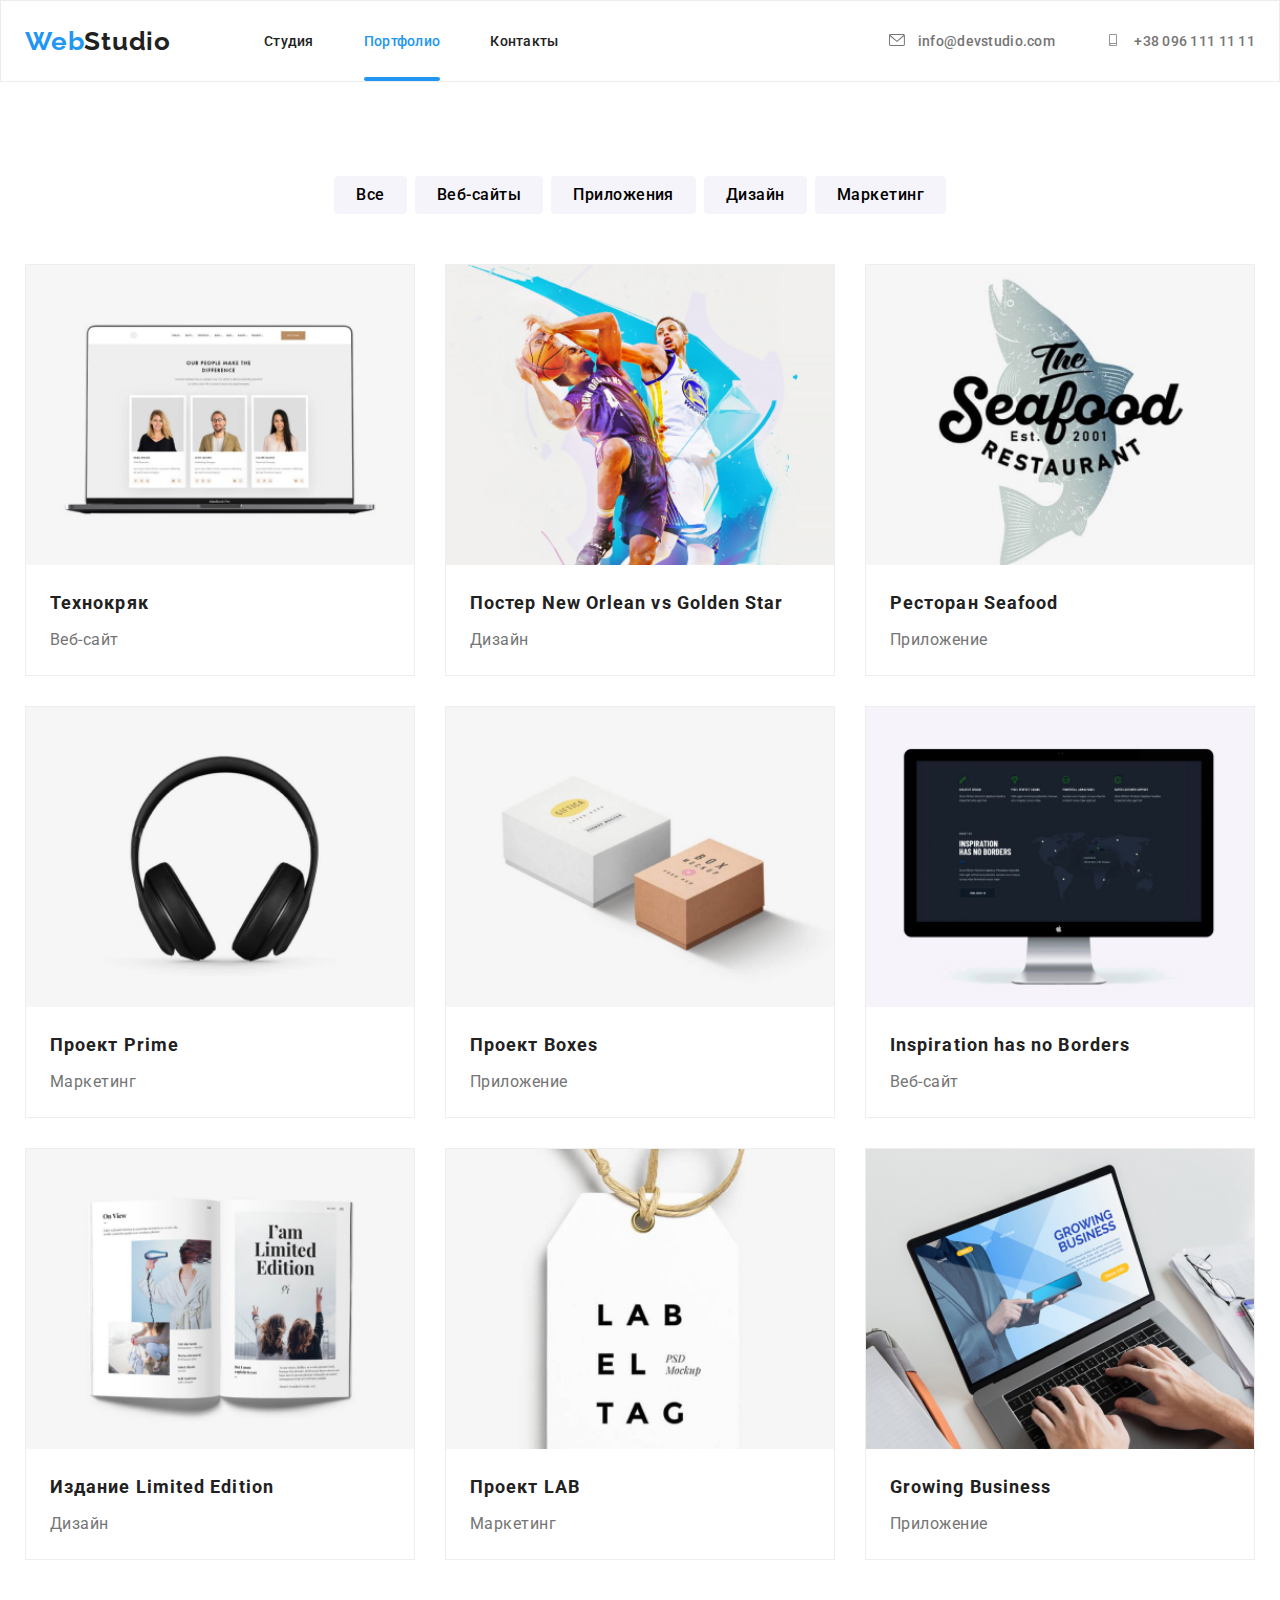
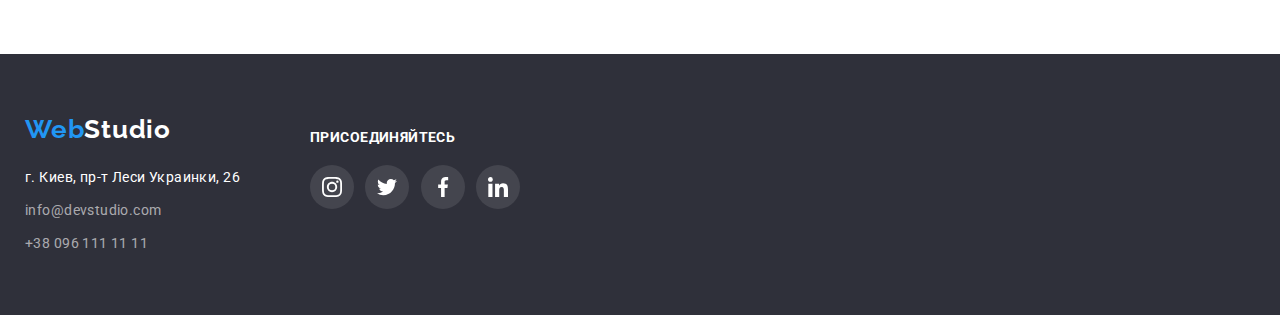
==== portfolio.html @ 087b0620 "1-commit" ====
<!DOCTYPE html>
<html lang="ru">



<head>
    <meta charset="UTF-8">
    <meta name="viewport" content="width=device-width, initial-scale=1.0">
    <title>WebStudio</title>
    <link rel="preconnect" href="https://fonts.gstatic.com">
    <link href="https://fonts.googleapis.com/css2?family=Raleway:wght@400;700&family=Roboto:wght@400;500;700;900&display=swap" rel="stylesheet">
    <link rel="stylesheet" href="./css/normalize.css">
    <link rel="stylesheet" href="./css/styles.css">
    <link rel="stylesheet" href="./css/variables.css">
</head>



<body class="body">
    
    <!-- Шапка сайта -->
    <header class="header">
        

        <!-- Контейнер для стилизации секции -->
        <div class="header-container">

            <!-- Навигация сайта -->
            <nav class="navigation">                
                <!-- Лого сайта -->
                <a class="logotype">
                    <span class="web">Web</span>Studio
                </a>


                <!-- Ссылки на страницы сайта -->
                <ul class="navigation-list">
                    <li class="navigation-item">
                        <a href="./index.html" class="navigation-link">Студия</a>
                    </li>

                    <li class="navigation-item">
                        <a href="./portfolio.html" class="navigation-link current">Портфолио</a>
                    </li>

                    <li class="navigation-item">
                        <a href="" class="navigation-link">Контакты</a>
                    </li>
                </ul>
            </nav>


            <!-- Ссылки на mail и tel -->
            <ul class="contacts-list">   
                <li class="contacts-item">                
                    <a href="mailto:info@devstudio.com" class="contacts-link">
                        <svg class="contacts-icon" width="16" height="12">
                            <use href="./images/icons.svg#icon-envelope"></use>
                        </svg>
                    info@devstudio.com</a>  
                </li>


                <li class="contacts-item">
                    <a href="tel:+38-096-111-11-11" class="contacts-link">
                        <svg class="contacts-icon" width="16" height="12">
                            <use href="./images/icons.svg#icon-smartphone"></use>
                        </svg>
                    +38 096 111 11 11</a>
                </li>
            </ul>
        
        </div>
        

    </header>


    <!-- Главный контент -->
    <main>
        
        <!-- Портфолио -->
        <section>
            
            <!-- Контейнер для стилизации секции -->
            <div class="portfolio-container">    

                <!-- Кнопки перехода между разделами портфолио -->
                <ul class="buttons">
                    
                    <li class="buttons-list">
                        <button class="job-btn">Все</button>
                    </li>

                    <li class="buttons-list">
                        <button class="job-btn">Веб-сайты</button>
                    </li>

                    <li class="buttons-list">
                        <button class="job-btn">Приложения</button>
                    </li>

                    <li class="buttons-list">
                        <button class="job-btn">Дизайн</button>
                    </li>

                    <li class="buttons-list">
                        <button class="job-btn">Маркетинг</button>
                    </li>

                </ul>
                


                <!-- Разделы портфолио -->
                <ul class="job">
                    
                    <!-- Карточка-1 -->
                    <li class="job-list">
                        <a href="" class="job-link">
                            <div class="thumb">
                                <img src="./images/image-8.jpg" alt="Технокряк" class="job-img"/>
                            
                                <div class="actions">
                                    <p class="actions-description">Технокряк это современная площадка распространения коронавируса. Компании <br/> используют эту платформу для цифрового шпионажа и атак на защищённые сервера конкурентов.</p>
                                </div>
                            </div>
                            <h2 class="job-name">Технокряк</h2>
                            <p class="job-type">Веб-сайт</p>
                        </a>
                    </li>



                    <!-- Карточка-2 -->
                    <li class="job-list">
                        <a href="" class="job-link">
                            <div class="thumb">
                                <img src="./images/image-9.jpg" alt="Постер New Orlean vs Golden Star" class="job-img"/>

                                <div class="actions">
                                    <p class="actions-description">Технокряк это современная площадка распространения коронавируса. Компании <br/> используют эту платформу для цифрового шпионажа и атак на защищённые сервера конкурентов.</p>
                                </div>
                            </div>
                            <h2 class="job-name">Постер New Orlean vs Golden Star</h2>
                            <p class="job-type">Дизайн</p>
                        </a>
                    </li>



                    <!-- Карточка-3 -->
                    <li class="job-list">
                        <a href="" class="job-link">
                            <div class="thumb">
                                <img src="./images/image-10.jpg" alt="Ресторан Seafood" class="job-img"/>

                                <div class="actions">
                                    <p class="actions-description">Технокряк это современная площадка распространения коронавируса. Компании <br/> используют эту платформу для цифрового шпионажа и атак на защищённые сервера конкурентов.</p>
                                </div>
                            </div>
                            <h2 class="job-name">Ресторан Seafood</h2>
                            <p class="job-type">Приложение</p>
                        </a>
                    </li>



                    <!-- Карточка-4 -->
                    <li class="job-list">
                        <a href="" class="job-link">
                            <div class="thumb">
                                <img src="./images/image-11.jpg" alt="Проект Prime" class="job-img"/>

                                <div class="actions">
                                    <p class="actions-description">Технокряк это современная площадка распространения коронавируса. Компании <br/> используют эту платформу для цифрового шпионажа и атак на защищённые сервера конкурентов.</p>
                                </div>
                            </div>
                            <h2 class="job-name">Проект Prime</h2>
                            <p class="job-type">Маркетинг</p>
                        </a>
                    </li>



                    <!-- Карточка-5 -->
                    <li class="job-list">
                        <a href="" class="job-link">
                            <div class="thumb">
                                <img src="./images/image-12.jpg" alt="Проект Boxes" class="job-img"/>

                                <div class="actions">
                                    <p class="actions-description">Технокряк это современная площадка распространения коронавируса. Компании <br/> используют эту платформу для цифрового шпионажа и атак на защищённые сервера конкурентов.</p>
                                </div>
                            </div>
                            <h2 class="job-name">Проект Boxes</h2>
                            <p class="job-type">Приложение</p>
                        </a>
                    </li>



                    <!-- Карточка-6 -->
                    <li class="job-list">
                        <a href="" class="job-link">
                            <div class="thumb">
                                <img src="./images/image-13.jpg" alt="Inspiration has no Borders" class="job-img"/>

                                <div class="actions">
                                    <p class="actions-description">Технокряк это современная площадка распространения коронавируса. Компании <br/> используют эту платформу для цифрового шпионажа и атак на защищённые сервера конкурентов.</p>
                                </div>
                            </div> 
                            <h2 class="job-name">Inspiration has no Borders</h2>
                            <p class="job-type">Веб-сайт</p>
                        </a>
                    </li>



                    <!-- Карточка-7 -->
                    <li class="job-list">
                        <a href="" class="job-link">
                            <div class="thumb">
                                <img src="./images/image-14.jpg" alt="Издание Limited Edition" class="job-img"/>

                                <div class="actions">
                                    <p class="actions-description">Технокряк это современная площадка распространения коронавируса. Компании <br/> используют эту платформу для цифрового шпионажа и атак на защищённые сервера конкурентов.</p>
                                </div>
                            </div>
                            <h2 class="job-name">Издание Limited Edition</h2>
                            <p class="job-type">Дизайн</p>
                        </a>
                    </li>



                    <!-- Карточка-8 -->
                    <li class="job-list">
                        <a href="" class="job-link">
                            <div class="thumb">
                                <img src="./images/image-15.jpg" alt="Проект LAB" class="job-img"/>

                                <div class="actions">
                                    <p class="actions-description">Технокряк это современная площадка распространения коронавируса. Компании <br/> используют эту платформу для цифрового шпионажа и атак на защищённые сервера конкурентов.</p>
                                </div>
                            </div>
                            <h2 class="job-name">Проект LAB</h2>
                            <p class="job-type">Маркетинг</p>
                        </a>
                    </li>



                    <!-- Карточка-9 -->
                    <li class="job-list">
                        <a href="" class="job-link">
                            <div class="thumb">  
                                <img src="./images/image-16.jpg" alt="Growing Business" class="job-img"/>

                                <div class="actions">
                                    <p class="actions-description">Технокряк это современная площадка распространения коронавируса. Компании <br/> используют эту платформу для цифрового шпионажа и атак на защищённые сервера конкурентов.</p>
                                </div>
                            </div>
                            <h2 class="job-name">Growing Business</h2>
                            <p class="job-type">Приложение</p>
                        </a>
                    </li>

                </ul>

            </div>

        </section>

    </main>



    <!-- Футер -->
    <footer class="footer">
        
        <!-- Контейнер для стилизации секции -->
        <div class="footer-container">

            <!-- Адрес и связь -->
            <ul class="footer-list">
                <li class="footer-item">
                    <a class="footer-logo"><span class="footer-web">Web</span>Studio</a>

                    <address class="footer-contacts">    
                        <p class="location">г. Киев, пр-т Леси Украинки, 26</p>
                        <a href="mailto:info@devstudio.com" class="mail-link">info@devstudio.com</a>
                        <a href="tel:+38-096-111-11-11" class="tel-link">+38 096 111 11 11</a>
                    </address>
                </li>
            </ul>
            
        
            <!-- Cсылки на социальные сиет -->
            <div class="social-network">

                <p class="social-title">ПРИСОЕДИНЯЙТЕСЬ</p>

                <!-- Ссылки на социальные сети -->
                <ul class="social-list">                    
                    <li class="social-item">                          
                        <a href="" class="social-link">                            
                            <svg class="social-icon">
                                <use href="./images/icons.svg#icon-instagram" width="20" height="20"></use>
                            </svg>
                        </a>                        
                    </li>


                    <li class="social-item">                         
                        <a href="" class="social-link">                        
                            <svg class="social-icon">
                                <use href="./images/icons.svg#icon-twitter" width="20" height="20"></use>
                            </svg>
                        </a>
                    </li>


                    <li class="social-item">                        
                        <a href="" class="social-link">                        
                            <svg class="social-icon">
                                <use href="./images/icons.svg#icon-facebook" width="20" height="20"></use>
                            </svg>
                        </a>
                    </li>


                    <li class="social-item">                        
                        <a href="" class="social-link">
                            <svg class="social-icon">
                                <use href="./images/icons.svg#icon-linkedin" width="20" height="20"></use>
                            </svg>
                        </a>
                    </li>
                </ul>

            </div>

        </div>

        
    </footer>


</body>



</html>
---- css/styles.css ----
body {
  font-family: 'Roboto', sans-serif; /* основной шрифт для всего документа и ссылок */
}


/* --- ОБЩМЕ СИЛИ ДЛЯ ВСЕХ ИЗОБРАЖЕНИЙ --- */

img {
  display: block;
  max-width: 100%;
  height: auto;
}


/* --- HEADER --- */

.header {
  background-color: var(--bg-white-color);
  border: 1px solid #ECECEC;
}

.header-container {
  display: flex; /* активация flexbox свойств (делает блок flex-контейнером и все вложенные flex-элементы (первого уровня) выстраиваются по главной оси по горизонтали */
  align-items: center; /* выравнивание flex-элементов вдоль поперечной оси по центру */
  width: 1230px; /* ширина блока */
  padding-left: 15px; 
  padding-right: 15px; 
  margin: 0 auto; /* выравнивание блока по центру */
}

.navigation {
  display: flex; 
  align-items: center; 
}

.logotype {
  margin-right: 93px; 
  font-family: 'Raleway', sans-serif;
  font-style: normal;
  font-weight: bold;
  font-size: 26px;
  line-height: 31px;
  letter-spacing: 0.03em;
  color: var(--black-text);
}

.web {
  font-family: 'Raleway', sans-serif;
  font-style: normal;
  font-weight: bold;
  font-size: 26px;
  line-height: 31px;
  letter-spacing: 0.03em;
  color: var(--blue-text);
}

.navigation-list {
  display: flex;
}

.navigation-item {
  margin-right: 50px; 
}

.navigation-item:last-child {
  margin-right: 0px; 
}

.navigation-link {
  display: block; 
  padding-top: 32px; 
  padding-bottom: 32px; 
  font-style: normal;
  font-weight: 500;
  font-size: 14px;
  line-height: 16px;
  letter-spacing: 0.02em;
  color: var(--black-text);
  position: relative; /* превращает navigation-link в точку отсчета для позиционирования navigation-link::after */
}

.navigation-link.current {
  color: var(--blue-text);
}

.navigation-link:hover {
  color: var(--blue-text);
}

.navigation-link::after {
  content: ""; /* свойство для создания псевдоєлемента after */
  position: absolute; /* делает подчёркивание ссылки свободно перемещаемой относительно navigation-link */
  bottom: 0px; /* отступ снизу от navigation-link */
  display: block; /* превращает подчёркивание ссылки в блочный элемент */
  width: 100%; /* растягивает подчёркивание ссылки на всю ширину родительского блока */
  height: 4px; /* высота подчёркивания ссылки */
  border-radius: 2px;
  background-color: var(--bg-blue-color); /* цвет подчёркивания ссылки */
  transform: scaleX(0); /* масштабирует подчёркивание ссылки по горизонтали (подчёркивание ссылки ужимается в центр) */
  transition: transform 250ms var(--timing); /* скорость перехода между двумя состояниями */
}

.navigation-link:hover::after {
  transform: scaleX(1); /* масштабирует подчёркивание ссылки по горизонтали (подчёркивание ссылки растягивается от центра на 100% ширины родительского блока) */
}

.navigation-link.current::after {
  transform: scaleX(1); /* делает постоянно активным подчёркивание ссылки */
}

.contacts-list {
  display: flex; 
  margin-left: auto; 
}

.contacts-item {
  align-items: center;
  justify-content: center;
  margin-left: 50px; 
}

.contacts-icon {
  margin-right: 10px;
  fill: currentColor;
}

.contacts-icon:hover {
  fill: var(--blue-text);
}

.contacts-item:first-child {
  margin-left: 0px; 
}

.contacts-link {
  display: block; 
  padding-top: 32px; 
  padding-bottom: 32px; 
  font-style: normal;
  font-weight: 500;
  font-size: 14px;
  line-height: 16px;
  letter-spacing: 0.02em;
  color: var(--gray-text);
}

.contacts-link:hover {
  color: var(--blue-text);
}


/* HERO */

.hero {
  height: 600px;
  max-width: 1600px;
  margin-left: auto;
  margin-right: auto;
  background-image: linear-gradient(to right, var(--gradient-collor), var(--gradient-collor)), url("../images/hero-image.jpg");
  background-color: var(--bg-blue-color-hero);
  background-repeat: no-repeat;
  background-size: cover;
  background-position: center;
  text-align: center;
}

.hero-container {
  width: 1230px; 
  padding-left: 15px; 
  padding-right: 15px; 
  padding-top: 200px;
  margin-left: auto;
  margin-right: auto;
}

.hero-title {
  margin-top: 0px; 
  margin-bottom: 40px;
  color: var(--white-text);
  font-style: normal;
  font-weight: 900;
  font-size: 44px;
  line-height: 60px;
  letter-spacing: 0.06em;
  text-transform: uppercase;
}

.button-primary {
  display: inline-block;
  background-color: var(--bg-blue-color);
  border: 0px;
  border-radius: 4px;
  padding-left: 32px; 
  padding-top: 10px;
  padding-right: 32px; 
  padding-bottom: 10px; 
  min-width: 200px;
  color: var(--white-text);
  font-style: normal;
  font-weight: bold;
  font-size: 16px;
  text-align: center;
  line-height: 30px;
  letter-spacing: 0.06em;
}


/* --- MODAL --- */

.modal {
  position: absolute; /* позиционирует модальное окно относительно родительского блока backdrop */
  top: 50%; /* ставит модальное окно на 50% высоты вьюпорта */
  left: 50%; /* ставит модальное окно на 50% ширины вьюпорта */
  transform: translate(-50%, -50%); /* горизонтальное и вертикальное центрирование модального окна относительно вьюпорта */
  width: 530px; /* ширина модального окна */
  height: 580px; /* высота модального окна */
  background-color: var(--bg-white-color); /* фон модального окна */
  padding: 8px;
}


/* --- ФОРМА --- */

.form {
  width: 450px;
  margin-left: auto;
  margin-right: auto;
  outline: 1px solid red;
}


/* --- КОММЕНТАРИЙ --- */

textarea {
  resize: none;
}



/* --- MODAL CLOSE BUTTON --- */

.close-button {
  display: block;
  width: 30px;
  height: 30px;
  margin-left: auto;
  align-items: center;
  text-align: center;
  border-radius: 50%;
  border: 1px solid var(--border-icon-collor);
  background-color: var(--bg-white-color);
}

.close-icon {
  width: 11px;
  height: 11px;
  fill: currentColor;
}


/* ADVANTAGES */

.advantages {
  background-color: var(--bg-white-color);
}

.advantages-container {
  display: flex;
  justify-content: space-between;
  width: 1230px;
  padding-left: 15px;
  padding-right: 15px;
  margin-left: auto;
  margin-right: auto;
  padding-top: 94px;
  padding-bottom: 94px;
}

.antenna-item {
  display: flex;
  width: 270px;
  height: 120px;
  background-color: var(--bg-light-gray-color);
  border-radius: 4px;
  margin-bottom: 30px;
  align-items: center;
  justify-content: center;
}

.antenna-icon {
  width: 70px;
  height: 70px;
}

.clock-item {
  display: flex;
  width: 270px;
  height: 120px;
  background-color: var(--bg-light-gray-color);
  border-radius: 4px;
  margin-bottom: 30px;
  align-items: center;
  justify-content: center;
}

.clock-icon {
  width: 70px;
  height: 70px;
}

.diagram-item {
  display: flex;
  width: 270px;
  height: 120px;
  background-color: var(--bg-light-gray-color);
  border-radius: 4px;
  margin-bottom: 30px;
  align-items: center;
  justify-content: center;
}

.diagram-icon {
  width: 70px;
  height: 70px;
}

.astronaut-item {
  display: flex;
  width: 270px; 
  height: 120px;
  background-color: var(--bg-light-gray-color);
  border-radius: 4px; 
  margin-bottom: 30px;
  align-items: center;
  justify-content: center;
}

.astronaut-icon {
  width: 70px;
  height: 70px;
}

.advantages-subtitle {
  margin-top: 0px;
  margin-bottom: 10px;
  font-style: normal;
  font-weight: bold;
  font-size: 14px;
  line-height: 16px;
  letter-spacing: 0.03em;
  text-transform: uppercase;
  color: var(--black-text);
}

.advantages-description {
  margin-top: 0px;
  margin-bottom: 0px;
  font-style: normal;
  font-weight: normal;
  font-size: 14px;
  line-height: 24px;
  letter-spacing: 0.03em;
  color: var(--gray-text);
}


/* SERVICES */

.services {
  background-color: var(--bg-white-color);
}

.services-container {
  width: 1230px;
  padding-left: 15px;
  padding-right: 15px;
  padding-bottom: 94px;
  margin-left: auto;
  margin-right: auto;
}

.services-title {
  margin-top: 0px;
  margin-bottom: 50px;
  font-style: normal;
  font-weight: bold;
  font-size: 36px;
  line-height: 42px;
  text-align: center;
  letter-spacing: 0.03em;
  color: var(--black-text);
}

.services-list {
  display: flex;
  justify-content: space-between; 
}

.service-thumb {
  position: relative;
  height: 300px;
}

.service-img {
  width: 100%;
  height: 100%;
  object-fit: cover;
}

.services-description {
  position: absolute;
  bottom: 0;
  left: 0;
  margin: 0px;
  width: 100%;
  height: 70px;
  display: flex;
  justify-content: center;
  align-items: center;
  font-style: normal;
  font-weight: bold;
  font-size: 14px;
  line-height: 16px;
  line-height: 16px;
  letter-spacing: 0.03em;
  color: var(--white-text);
  background-color: var(--bg-service-collor);
}


/* TEAM */

.team {
  background-color: var(--bg-light-gray-color);
}

.team-container {
  width: 1230px;
  padding-left: 15px;
  padding-right: 15px;
  padding-top: 94px;
  padding-bottom: 94px;
  margin-left: auto;
  margin-right: auto;
}

.team-title {
  margin-top: 0px;
  margin-bottom: 50px;
  font-style: normal;
  font-weight: bold;
  font-size: 36px;
  line-height: 42px;
  text-align: center;
  letter-spacing: 0.03em;
  color: var(--black-text);
}

.team-list {
  display: flex;
  justify-content: space-between;
}

.team-item {
  text-align: center;
  box-shadow: 0px 1px 3px rgba(0, 0, 0, 0.12), 0px 1px 1px rgba(0, 0, 0, 0.14), 0px 2px 1px rgba(0, 0, 0, 0.2);
  border-radius: 0px 0px 4px 4px;
  background-color: var(--bg-white-color);
}

.master-name {
  margin-top: 30px;
  margin-bottom: 10px;
  font-style: normal;
  font-weight: 500;
  font-size: 16px;
  line-height: 19px;
  letter-spacing: 0.03em;
  color: var(--black-text);
}

.master-position {
  margin-top: 0px;
  margin-bottom: 30px;
  font-style: normal;
  font-weight: normal;
  font-size: 16px;
  line-height: 19px;
  letter-spacing: 0.03em;
  color: var(--gray-text);
}

.network-list {
  display: flex;
  width: 210px;
  padding: auto;
  margin: auto;
  margin-bottom: 19px;
  justify-content: space-between;
}

.network-link {
  display: flex;
  width: 44px;
  height: 44px;
  border-radius: 50%;
  justify-content: center;
  align-items: center;
  color: #AFB1B8;
}

.network-link:hover, .network-link:focus {
  color: var(--white-text);
  background-color: var(--bg-blue-color);
}

.network-icon {
  fill: currentColor;
}


/* CLIENTS */

.clients {
  background-color: var(--bg-white-color);
}

.clients-container {
  width: 1230px;
  padding-left: 15px;
  padding-right: 15px;
  padding-top: 94px;
  padding-bottom: 94px;
  margin-left: auto;
  margin-right: auto;
  
}

.clients-title {
  margin-top: 0px;
  margin-bottom: 50px;
  font-style: normal;
  font-weight: bold;
  font-size: 36px;
  line-height: 42px;
  text-align: center;
  letter-spacing: 0.03em;
  color: var(--black-text);
}

.clients-list {
  display: flex;
  justify-content: space-between;
}

.clients-link {
  display: flex;
  width: 170px;
  height: 90px;
  justify-content: center;
  align-items: center;
  color: var(--bg-gray-color);
  border: 1px solid var(--bg-gray-color);
  border-radius: 4px;
}

.clients-link:hover, .clients-link:focus {
  color: var(--bg-blue-color);
  box-shadow: 0 0 0 2px var(--bg-blue-color);
}

.logo-icon {
  fill: currentColor;
}


/* JOB button*/

.portfolio-container {
  width: 1230px;
  padding-left: 15px;
  padding-right: 15px;
  padding-top: 94px;
  padding-bottom: 94px;
  margin-left: auto;
  margin-right: auto;
}

.buttons {
  display: flex;
  justify-content: center;
}

.buttons-list {
  display: inline-block;
  margin-right: 8px;
}

.buttons-list:last-child {
  margin-right: 0px;
}

.job-btn {
  background-color: var(--bg-light-gray-color);
  border: 0px;
  border-radius: 4px;
  padding-left: 22px;
  padding-top: 6px;
  padding-right: 22px;
  padding-bottom: 6px;
  min-width: 73px;
  color: var(--black-tex);
  font-style: normal;
  font-weight: 500;
  font-size: 16px;
  line-height: 26px;
  text-align: center;
  letter-spacing: 0.03em;
  margin-bottom: 50px;
}

.job-btn:hover,
.job-btn:focus,
.job-btn:active {
  background-color: var(--bg-blue-color);
  color: var(--white-text);
  box-shadow: 0px 3px 1px rgba(0, 0, 0, 0.1), 0px 1px 2px rgba(0, 0, 0, 0.08), 0px 2px 2px rgba(0, 0, 0, 0.12);
}


/* JOB */

.job {
  background-color: var(--bg-white-color);
  display: flex;
  flex-wrap: wrap;
}

.job-list {
  width: calc((100% - 60px) / 3);
  margin-right: 30px;
  margin-bottom: 30px;
  box-sizing: border-box;
  border: 1px solid var(--bg-light-white-collor);
}

.job-list:hover, .job-list:focus {
  color: var(--bg-blue-color);
  box-shadow: 0px 1px 1px rgba(0, 0, 0, 0.12), 0px 4px 4px rgba(0, 0, 0, 0.06), 1px 4px 6px rgba(0, 0, 0, 0.16);
}

.job-list:nth-child(3n) {
  margin-right: 0px;
}

.job-list:nth-last-child(-n + 3) {
  margin-bottom: 0px;
}

.job .thumb {
  position: relative; /* превращает thumb в точку отсчета для позиционирования actions */
  height: 300px;
  overflow: hidden; /* скрывает оверлей в thumb */
}

.job-img {
  display: block;
  width: 100%;
  height: auto;
  object-fit: cover;
}

.actions {
  position: absolute; /* позиционирует оверлей относительно родительского блока thumb */
  bottom: 0; /* начальная позицыя для оверлей - нижний угол относительно thumb */
  left: 0; /* начальная позицыя для оверлей - левый угол относительно thumb */
  transform: translatey(100%); /* опускает оверлей по вертикали на всю высоту вниз thumb */
  width: 100%; /* оверлей занимает 100% ширины thumb */
  height: 300px; /* высота оверлея */
  background-color: var(--overlay-collor); /* прозрачный фон для оверлей */
  transition: transform 250ms var(--timing); /* скорость перехода между двумя состояниями */
}

.job-link:hover .actions {
  transform: translatey(0); /* при ховере на ссылку поднимает оверлей по вертикали на всю высоту thumb */
}

.actions-description {
  margin-left: 24px;
  margin-top: 63px;
  margin-right: 24px;
  margin-bottom: 63px;
  font-style: normal;
  font-weight: normal;
  font-size: 18px;
  line-height: 28px;
  letter-spacing: 0.03em;
  color: var(--white-text);
}

.job-name {
  margin-top: 20px;
  margin-bottom: 4px;
  margin-left: 24px;
  font-style: normal;
  font-weight: bold;
  font-size: 18px;
  line-height: 36px;
  letter-spacing: 0.06em;
  color: var(--black-text);
}

.job-type {
  margin-top: 0px;
  margin-bottom: 20px;
  margin-left: 24px;
  font-style: normal;
  font-weight: normal;
  font-size: 16px;
  line-height: 30px;
  letter-spacing: 0.03em;
  color: var(--gray-text);
}


/* FOOTER */

.footer {
  background-color: var(--bg-blue-color-hero);
}

.footer-container {
  display: flex;
  width: 1230px;
  padding-left: 15px;
  padding-right: 15px;
  padding-top: 60px;
  padding-bottom: 60px;
  margin-left: auto;
  margin-right: auto;
}

.footer-list {
  display: block;
  margin-right: 70px;
}

.footer-logo {
  display: block;
  margin-bottom: 20px;
  font-family: 'Raleway', sans-serif;
  font-style: normal;
  font-weight: bold;
  font-size: 26px;
  line-height: 31px;
  letter-spacing: 0.03em;
  color: var(--white-text);
}

.footer-web {
  font-family: 'Raleway', sans-serif;
  font-style: normal;
  font-weight: bold;
  font-size: 26px;
  line-height: 31px;
  letter-spacing: 0.03em;
  color: var(--blue-text);
}

.footer-contacts {
  display: inline-block;
}

.location {
  display: block;
  margin-top: 0px;
  margin-bottom: 9px;
  font-style: normal;
  font-weight: normal;
  font-size: 14px;
  line-height: 24px;
  letter-spacing: 0.03em;
  color: var(--white-text);
  white-space: nowrap;
}

.mail-link {
  display: block;
  margin-bottom: 9px;
  font-style: normal;
  font-weight: normal;
  font-size: 14px;
  line-height: 24px;
  letter-spacing: 0.03em;
  color: var(--gray-text-op60);
}

.tel-link {
  display: block;
  font-style: normal;
  font-weight: normal;
  font-size: 14px;
  line-height: 24px;
  letter-spacing: 0.03em;
  color: var(--gray-text-op60);
}

.social-title {
  margin-top: 15px;
  margin-bottom: 20px;
  font-style: normal;
  font-weight: bold;
  font-size: 14px;
  line-height: 16px;
  letter-spacing: 0.03em;
  text-transform: uppercase;
  color: var(--white-text);
}

.social-list {
  display: flex;
  width: 210px;
  padding: auto;
  margin: auto;
  justify-content: space-between;
}

.social-link {
  display: flex;
  width: 20px;
  height: 20px;
  padding: 12px;
  color: var(--white-text);
  border-radius: 50%;
  background-color: rgba(255, 255, 255, 0.1);;
}

.social-link:hover, .social-link:focus {
  color: var(--white-text);
  background-color: var(--bg-blue-color);
}

.social-icon {
  fill: currentColor;
}


/* --- BACKDROP --- */

.backdrop {
  position: fixed; /* backdrop при прокрутке страницы остается на своем месте и не прокручивается вместе со страницей */
  top: 0; /* начальная позицыя для backdrop верхний угол относительно вьюпорта */
  left: 0; /* начальная позицыя для backdrop левый угол относительно вьюпорта */
  width: 100%; /* backdrop занимает 100% ширины вьюпорта */
  height: 100%; /* backdrop занимает 100% высоты вьюпорта */
  background-color: var(--bg-backdrop-collor); /* прозрачный фон для backdrop */
}

.backdrop.is-hidden {
  opacity: 0; /* делает прозрачным backdrop */
  pointer-events: none; /* помогает при скрытом backdrop чтобы он через себя пропускал все клики и другие события */
}
---- css/variables.css ----
:root {
   --blue-text: #2196F3;
   --black-text: #212121;
   --gray-text: #757575;
   --white-text: #FFFFFF;
   --gray-text-op60: rgba(255, 255, 255, 0.6);

   --bg-white-color: #FFFFFF;
   --bg-blue-color-hero: #2F303A;
   --bg-light-gray-color: #F5F4FA;
   --bg-blue-color: #2196F3;
   --bg-gray-color: #AFB1B8;
   --bg-light-white-collor: #EEEEEE;
   --gradient-collor: rgba(47, 48, 58, 0.4);
   --bg-service-collor: rgba(47, 48, 58, 0.8);
   --bg-backdrop-collor: rgba(0, 0, 0, 0.2);
   --overlay-collor:rgba(33, 150, 243, 0.9);
   --border-icon-collor:rgba(0, 0, 0, 0.1);

   --timing: cubic-bezier(0.4, 0, 0.2, 1);
}
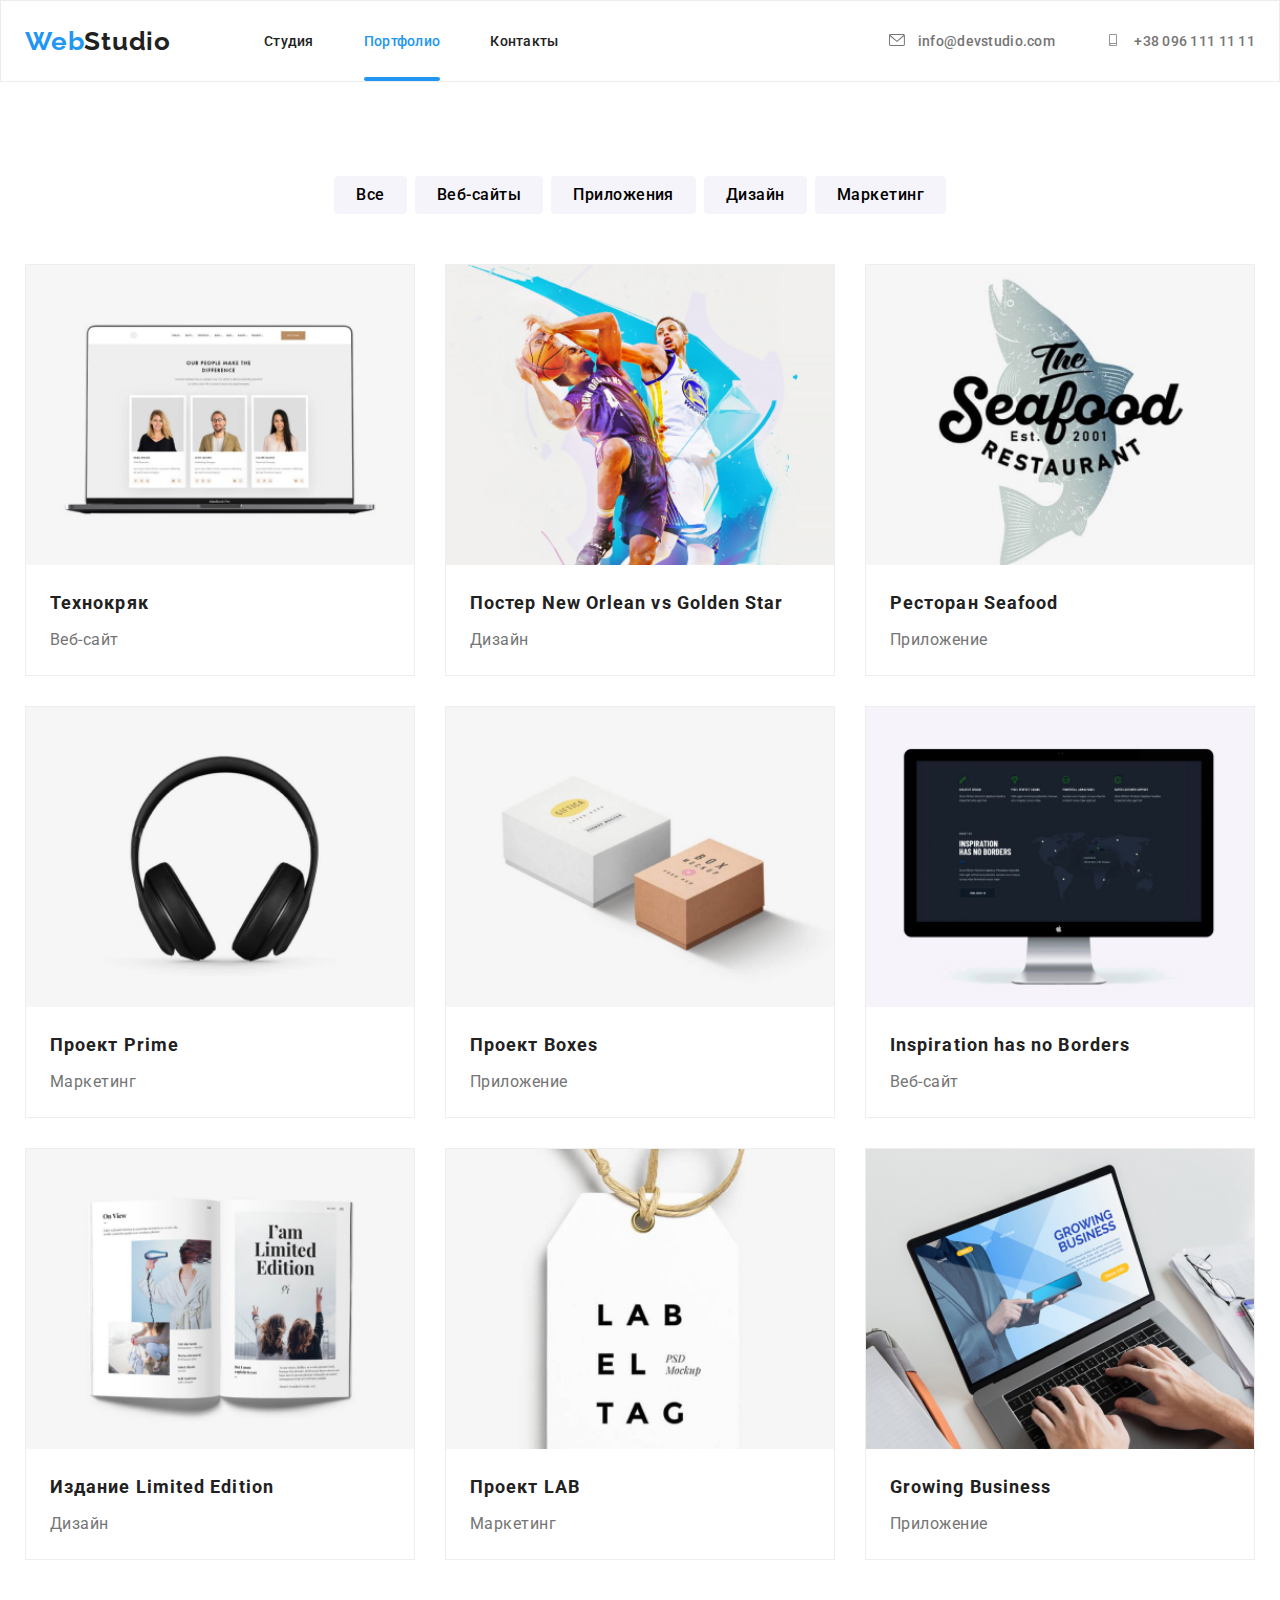
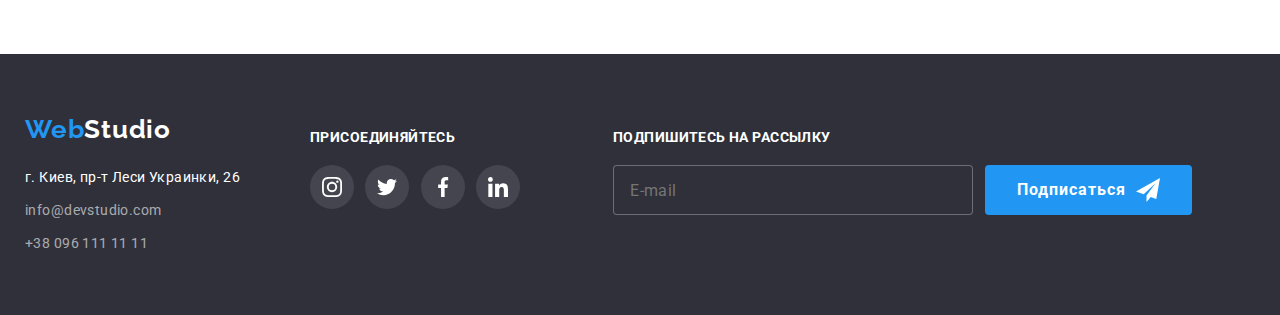
==== commit 49db36a9: "4-commit" ====
--- a/portfolio.html
+++ b/portfolio.html
@@ -296,7 +296,7 @@
             </ul>
             
         
-            <!-- Cсылки на социальные сиет -->
+            <!-- Контейнер для ссылок на социальные сети -->
             <div class="social-network">
 
                 <p class="social-title">ПРИСОЕДИНЯЙТЕСЬ</p>
@@ -305,8 +305,8 @@
                 <ul class="social-list">                    
                     <li class="social-item">                          
                         <a href="" class="social-link">                            
-                            <svg class="social-icon">
-                                <use href="./images/icons.svg#icon-instagram" width="20" height="20"></use>
+                            <svg class="social-icon" width="20" height="20">
+                                <use href="./images/icons.svg#icon-instagram"></use>
                             </svg>
                         </a>                        
                     </li>
@@ -314,8 +314,8 @@
 
                     <li class="social-item">                         
                         <a href="" class="social-link">                        
-                            <svg class="social-icon">
-                                <use href="./images/icons.svg#icon-twitter" width="20" height="20"></use>
+                            <svg class="social-icon" width="20" height="20">
+                                <use href="./images/icons.svg#icon-twitter"></use>
                             </svg>
                         </a>
                     </li>
@@ -323,8 +323,8 @@
 
                     <li class="social-item">                        
                         <a href="" class="social-link">                        
-                            <svg class="social-icon">
-                                <use href="./images/icons.svg#icon-facebook" width="20" height="20"></use>
+                            <svg class="social-icon" width="20" height="20">
+                                <use href="./images/icons.svg#icon-facebook"></use>
                             </svg>
                         </a>
                     </li>
@@ -332,8 +332,8 @@
 
                     <li class="social-item">                        
                         <a href="" class="social-link">
-                            <svg class="social-icon">
-                                <use href="./images/icons.svg#icon-linkedin" width="20" height="20"></use>
+                            <svg class="social-icon" width="20" height="20">
+                                <use href="./images/icons.svg#icon-linkedin"></use>
                             </svg>
                         </a>
                     </li>
@@ -341,6 +341,37 @@
 
             </div>
 
+
+            <!-- Форма для обмена данными между пользователем и сервером -->
+            <form class="subscription js-speaker-form">
+                
+
+                <!-- Контейнер для позиционирования элементов формы e-mail в футере -->
+                <div class="form-footer">
+                    <!-- Текстовая метка для элемента input type="email" -->
+                    <label for="email-2" class="footer-label">ПОДПИШИТЕСЬ НА РАССЫЛКУ</label>
+                                       
+                    <div class="footer-wrapper">
+                        
+                        <!-- Текстовое поле формы для ввода почты -->
+                        <input class="footer-input" type="email" name="email" id="email-2" placeholder="E-mail"/>               
+                        <!-- Кнопка для отправки формы -->
+                        <button class="button-footer" type="submit">Подписаться
+                            <div class="icon">
+                                <svg width="24" height="24">
+                                    <use href="./images/icons-1.svg#icon-send"></use>
+                                </svg>
+                            </div>
+                        </button>
+                    
+                    </div>
+                                   
+                </div>  
+
+            
+            </form>
+            
+        
         </div>
 
         
--- a/css/styles.css
+++ b/css/styles.css
@@ -215,7 +215,20 @@
   width: 530px; /* ширина модального окна */
   height: 580px; /* высота модального окна */
   background-color: var(--bg-white-color); /* фон модального окна */
-  padding: 8px;
+}
+
+/* --- ЗАГОЛОВОК ФОРМЫ --- */
+
+.form-title {
+  margin-top: 40px; 
+  margin-bottom: 12px;
+  text-align: center;
+  font-style: normal;
+  font-weight: bold;
+  font-size: 20px;
+  line-height: 23px;
+  letter-spacing: 0.03em;
+  color: var(--black-text);
 }
 
 
@@ -225,38 +238,212 @@
   width: 450px;
   margin-left: auto;
   margin-right: auto;
-  outline: 1px solid red;
-}
-
-
-/* --- КОММЕНТАРИЙ --- */
-
-textarea {
+}
+
+.form-field {
+  display: flex;
+  flex-direction: column;
+  margin-bottom: 10px;
+}
+
+.form-label {
+  margin-bottom: 4px;
+  font-style: normal;
+  font-weight: normal;
+  font-size: 12px;
+  line-height: 14px;
+  letter-spacing: 0.01em;
+  color: var(--gray-text);
+}
+
+.form-input {
+  padding: 0px;
+  padding-left: 45px;
+  width: 100%;
+  box-sizing: border-box;
+  height: 40px;
+  border: none;
+  border: 1px solid var(--border-form);
+  border-radius: 4px;
+  outline: none;
+  font-style: normal;
+  font-weight: normal;
+  font-size: 12px;
+  line-height: 14px;
+  letter-spacing: 0.01em;
+  color: var(--gray-text);
+}
+
+.form-input:focus {
+  box-shadow: 0 0 0 1px var(--bg-blue-color);
+}
+
+.input-wrapper {
+  display: flex;
+  position: relative;
+}
+
+.form-icon {
+  position: absolute;
+  top: 50%;
+  left: 15px;
+  transform: translateY(-50%);
+}
+
+.form-input:focus + .form-icon {
+  fill: var(--bg-blue-color);
+}
+
+.form-comment {
+  display: flex;
+  flex-direction: column;
+  margin-bottom: 20px;
+}
+
+.form-textarea {
+  padding-left: 16px;
+  padding-top: 12px;
+  padding-right: 16px;
+  padding-bottom: 12px;
   resize: none;
-}
-
+  width: 100%;
+  box-sizing: border-box;
+  height: 120px;
+  border: none;
+  border: 1px solid var(--border-form);
+  border-radius: 4px;
+  outline: none;
+  font-style: normal;
+  font-weight: normal;
+  font-size: 12px;
+  line-height: 14px;
+  letter-spacing: 0.01em;
+  color: var(--gray-text);
+}
+
+.form-comment:focus {
+  box-shadow: 0 0 0 1px var(--bg-blue-color);
+}
+
+.form-comment::placeholder {
+  font-style: normal;
+  font-weight: normal;
+  font-size: 14px;
+  line-height: 16px;
+  letter-spacing: 0.01em;
+  color: var(--placeholder-collor);
+}
+
+.form-checkbox {
+  display: flex;
+  align-items: center;
+  margin-bottom: 30px;
+}
+
+.checkbox-input {
+  -webkit-appearance: none;
+  -moz-appearance: none;
+  appearance: none;
+}
+
+.checkbox-label {
+  display: flex;
+  align-items: center;
+  justify-content: center;
+  width: 100%;
+  box-sizing: border-box;
+  font-style: normal;
+  font-weight: normal;
+  font-size: 14px;
+  line-height: 24px;
+  letter-spacing: 0.03em;
+  color: var(--gray-text);
+}
+
+.checkbox-label::before {
+  content: '';
+  width: 16px;
+  height: 15px;
+  margin-right: 8px;
+  background-image: url(../images/icon-check-0.svg);
+  background-size: contain;
+  background-origin: border-box;
+}
+
+.checkbox-input:checked ~ .checkbox-label::before {
+  background-image: url(../images/icon-check-1.svg);
+  background-size: contain;
+  background-origin: border-box;
+}
+
+.conditions-link {
+  margin-left: 5px;
+  font-style: normal;
+  font-weight: normal;
+  font-size: 14px;
+  line-height: 24px;
+  letter-spacing: 0.03em;
+  text-decoration: underline;
+  color: var(--blue-text);
+}
+
+.button-wrapper {
+  display: flex;
+  justify-content: center;
+}
+
+.button-form {
+  background-color: var(--bg-blue-color);
+  border: 0px;
+  border-radius: 4px;
+  padding-left: 55px; 
+  padding-top: 10px;
+  padding-right: 55px; 
+  padding-bottom: 10px; 
+  min-width: 200px;
+  color: var(--white-text);
+  font-style: normal;
+  font-weight: bold;
+  font-size: 16px;
+  text-align: center;
+  line-height: 30px;
+  letter-spacing: 0.06em;
+}
 
 
 /* --- MODAL CLOSE BUTTON --- */
 
 .close-button {
-  display: block;
+  position: absolute;
+  right: 8px;
+  top: 8px;
+  padding: 0;
+  border: none;
+  display: inline-flex;
+  justify-content: center;
+  align-items: center;
   width: 30px;
   height: 30px;
-  margin-left: auto;
-  align-items: center;
-  text-align: center;
   border-radius: 50%;
   border: 1px solid var(--border-icon-collor);
   background-color: var(--bg-white-color);
 }
 
 .close-icon {
-  width: 11px;
-  height: 11px;
+  width: 18px;
+  height: 18px;
   fill: currentColor;
 }
 
+
+.close-button:hover, .close-button:focus {
+  color: var(--bg-blue-color);
+  background-color: var(--bg-white-color);
+}
+
+.close-icon {
+  fill: currentColor;
+}
 
 /* ADVANTAGES */
 
@@ -420,7 +607,6 @@
   font-style: normal;
   font-weight: bold;
   font-size: 14px;
-  line-height: 16px;
   line-height: 16px;
   letter-spacing: 0.03em;
   color: var(--white-text);
@@ -723,7 +909,7 @@
 }
 
 
-/* FOOTER */
+/* -- FOOTER -- */
 
 .footer {
   background-color: var(--bg-blue-color-hero);
@@ -805,6 +991,10 @@
   color: var(--gray-text-op60);
 }
 
+.social-network {
+ margin-right: 93px;
+}
+
 .social-title {
   margin-top: 15px;
   margin-bottom: 20px;
@@ -842,6 +1032,92 @@
 
 .social-icon {
   fill: currentColor;
+}
+
+
+/* --- ФОРМА ПОДПИСКИ В ФУТЕРЕ --- */
+
+.subscription {
+  margin-top: 15px;
+  height: 100%;
+}
+
+.form-footer {
+  display: flex;
+  flex-direction: column;
+}
+
+.footer-label {
+  margin-bottom: 20px;
+  font-style: normal;
+  font-weight: bold;
+  font-size: 14px;
+  line-height: 16px;
+  letter-spacing: 0.03em;
+  color: var(--white-text);
+}
+
+.footer-wrapper {
+  display: flex;
+}
+
+.footer-input {
+  padding: 0px;
+  padding-left: 16px;
+  width: 360px;
+  margin-right: 12px;
+  background-color: var(--bg-blue-color-hero);
+  box-sizing: border-box;
+  height: 50px;
+  border: none;
+  border: 1px solid var(--footer-border);
+  border-radius: 4px;
+  outline: none;
+  font-style: normal;
+  font-weight: normal;
+  font-size: 16px;
+  line-height: 20px;
+  letter-spacing: 0.03em;
+  color: var(--gray-text-op60);
+}
+
+.footer-input:focus {
+  box-shadow: 0 0 0 1px var(--bg-blue-color);
+}
+
+.form-comment::placeholder {
+  font-style: normal;
+  font-weight: normal;
+  font-size: 16px;
+  line-height: 20px;
+  letter-spacing: 0.03em;
+  color: var(--gray-text-op60);
+}
+
+.button-footer {
+  display: flex;
+  justify-content: center;
+  align-items: center;
+  background-color: var(--bg-blue-color);
+  border: 0px;
+  border-radius: 4px;
+  padding-left: 32px; 
+  padding-top: 10px;
+  padding-right: 32px; 
+  padding-bottom: 10px;
+  min-width: 200px;
+  color: var(--white-text);
+  font-style: normal;
+  font-weight: bold;
+  font-size: 16px;
+  text-align: center;
+  line-height: 30px;
+  letter-spacing: 0.06em;
+}
+
+.icon {
+  display: flex;
+  margin-left: 10px;
 }
 
 
--- a/css/variables.css
+++ b/css/variables.css
@@ -13,6 +13,9 @@
    --bg-light-white-collor: #EEEEEE;
    --gradient-collor: rgba(47, 48, 58, 0.4);
    --bg-service-collor: rgba(47, 48, 58, 0.8);
+   --border-form:rgba(33, 33, 33, 0.2);
+   --footer-border: rgba(255, 255, 255, 0.3);
+   --placeholder-collor:rgba(117, 117, 117, 0.5);
    --bg-backdrop-collor: rgba(0, 0, 0, 0.2);
    --overlay-collor:rgba(33, 150, 243, 0.9);
    --border-icon-collor:rgba(0, 0, 0, 0.1);
